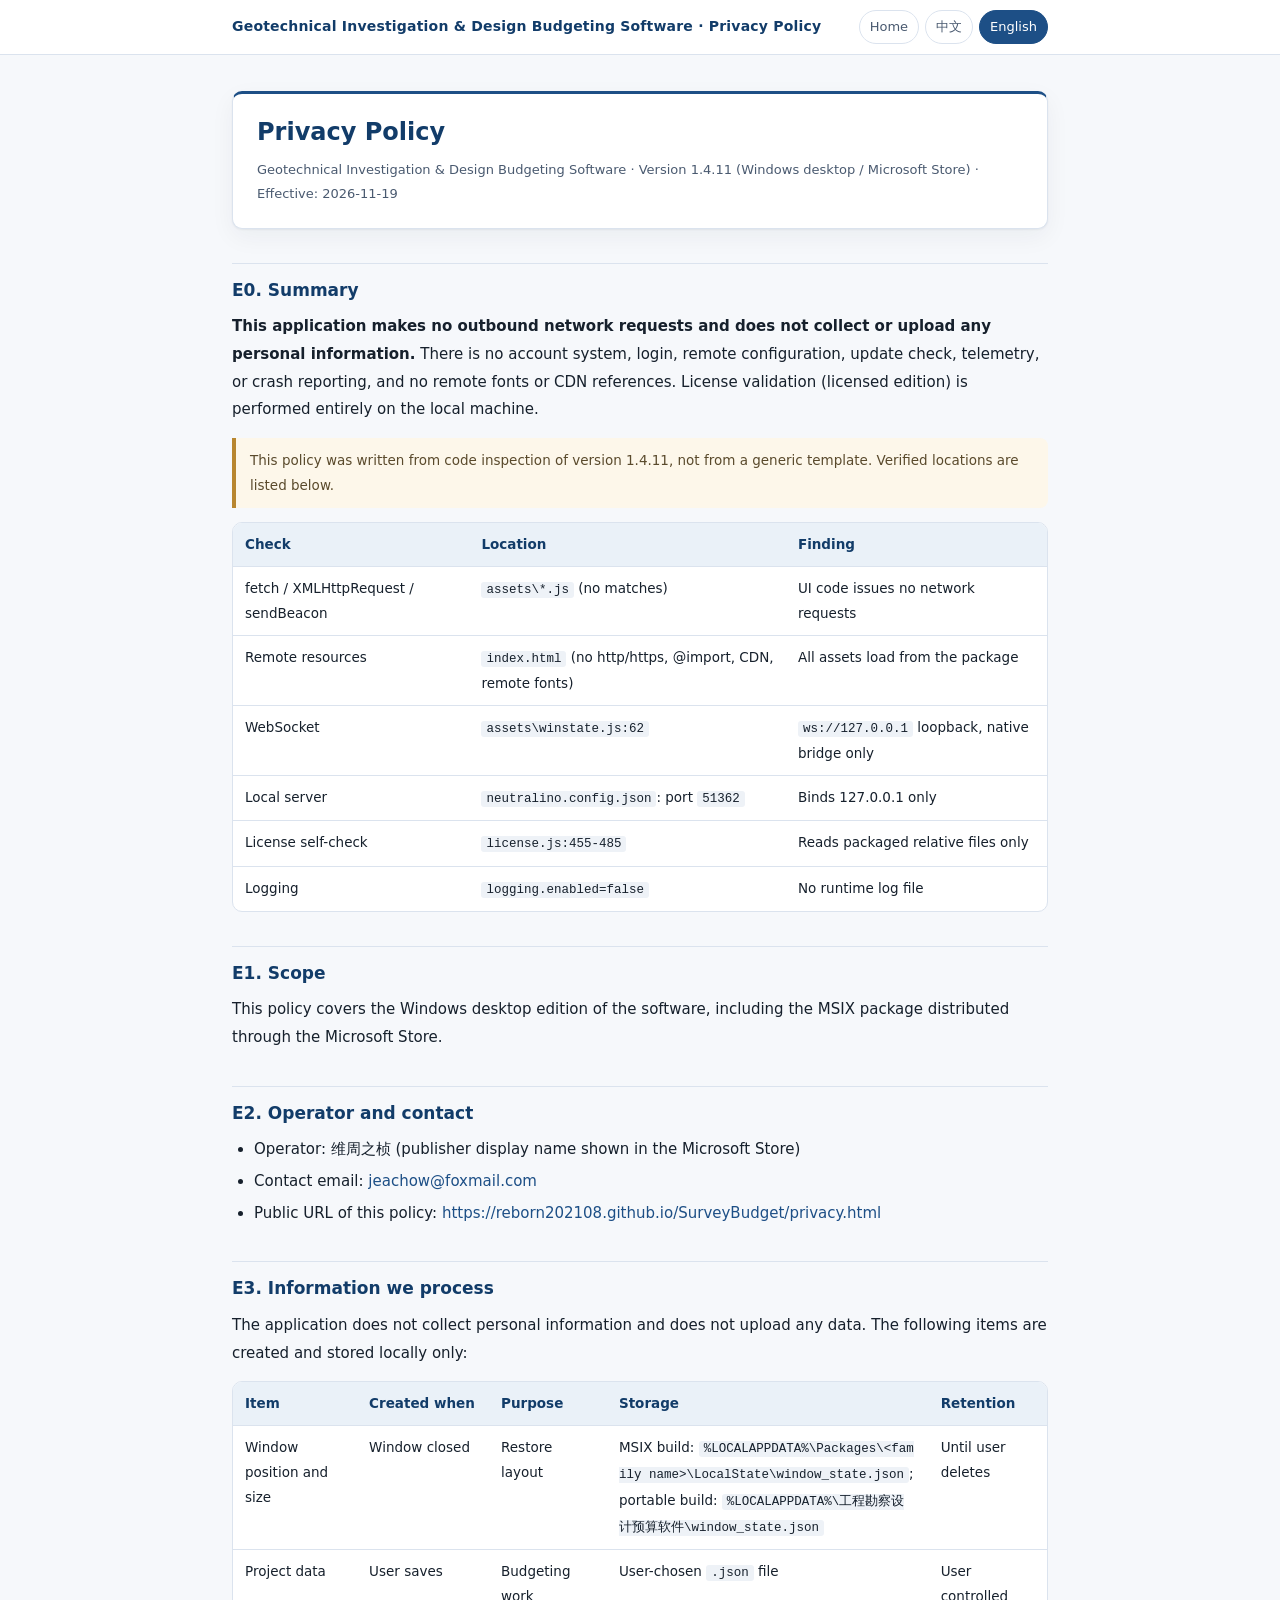
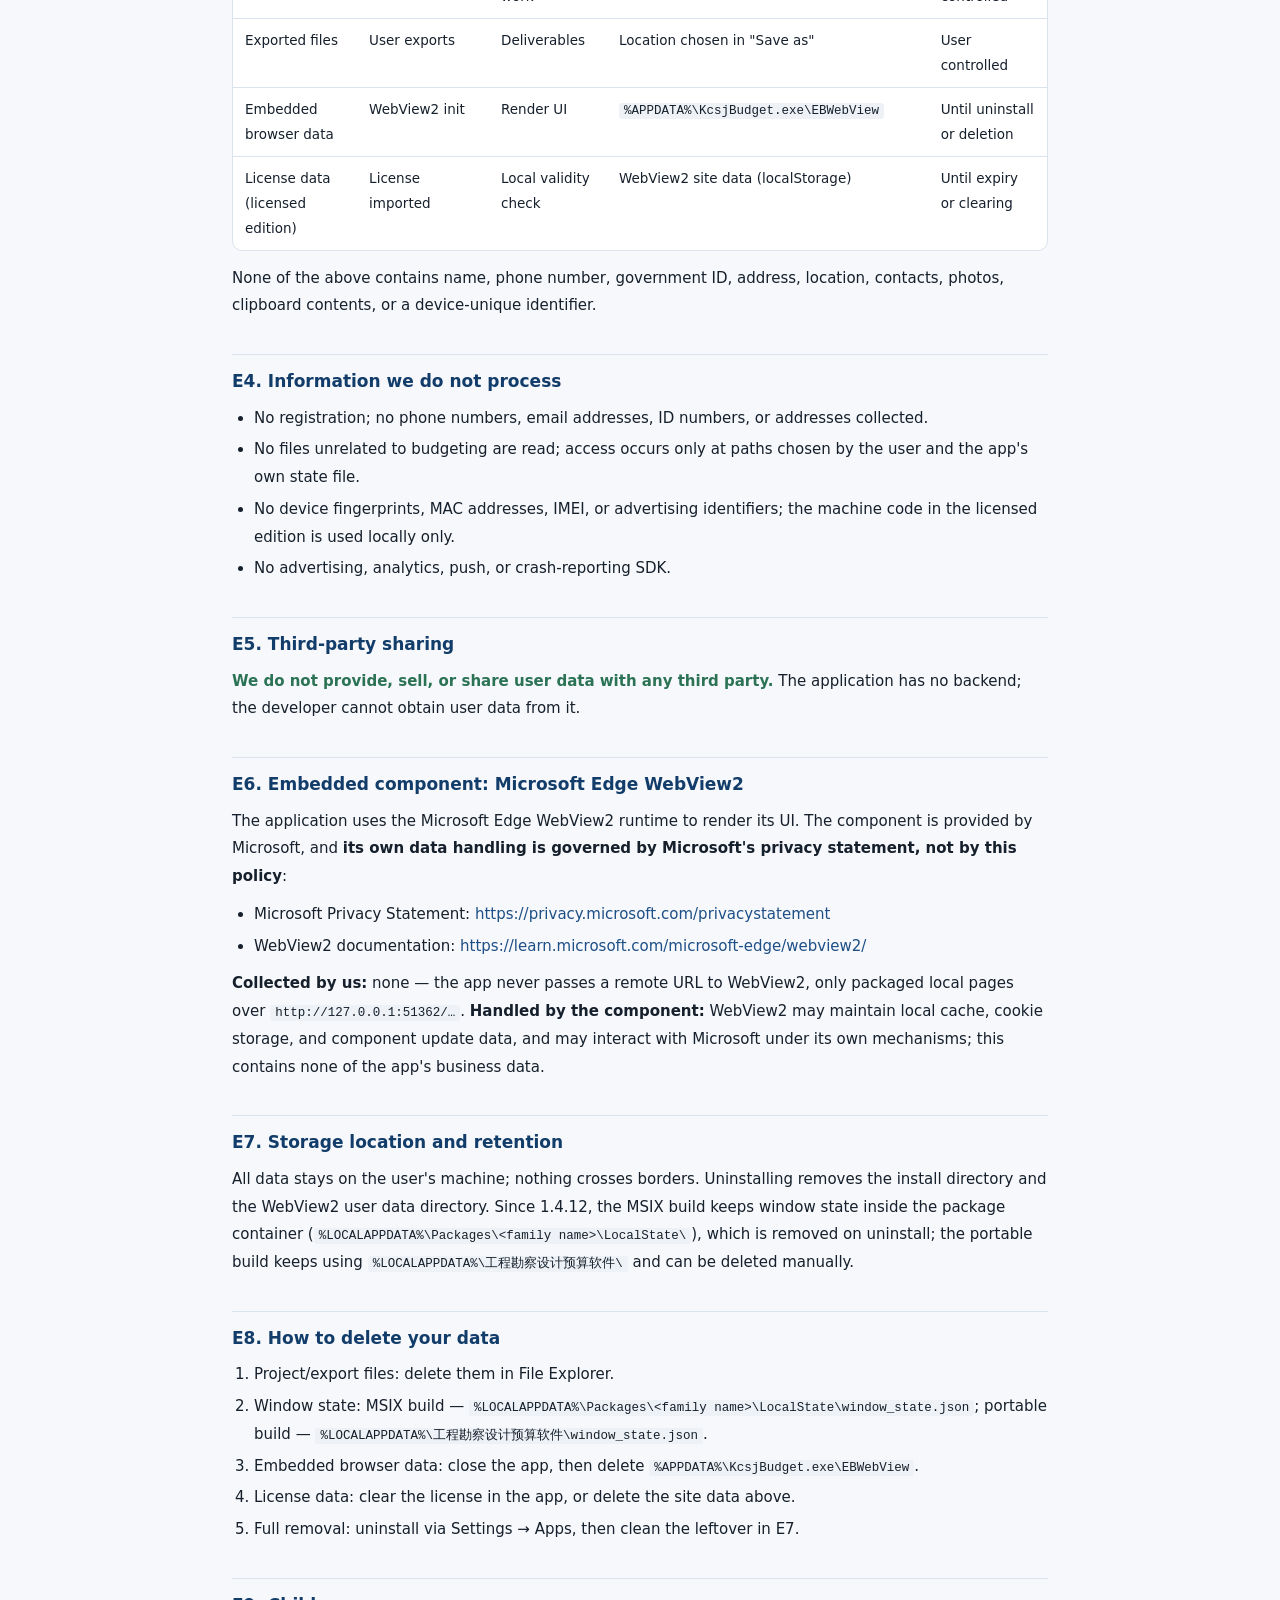
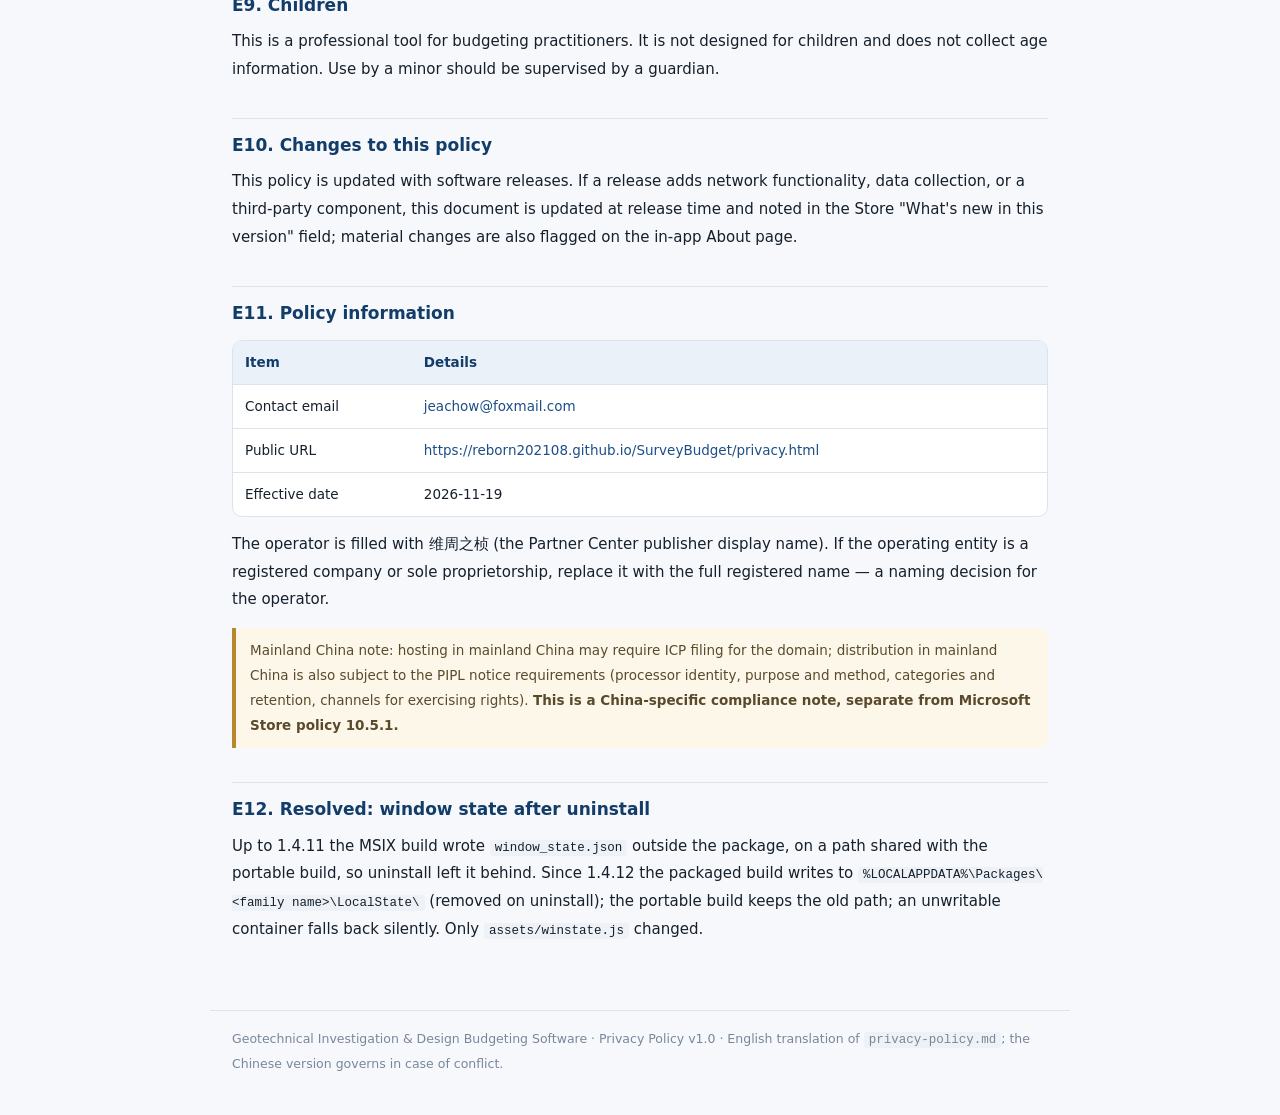
==== privacy.en.html @ 23f4b86b "Add privacy policy site for Microsoft Store submission" ====
<!doctype html>
<html lang="en">
<head>
<meta charset="utf-8">
<meta name="viewport" content="width=device-width,initial-scale=1">
<title>Privacy Policy · Geotechnical Investigation &amp; Design Budgeting Software</title>
<meta name="description" content="Privacy policy: the application makes no outbound network requests and does not collect or upload any personal information.">
<link rel="stylesheet" href="assets/style.css">
<link rel="alternate" hreflang="zh-CN" href="privacy.html">
</head>
<body>

<div class="topbar no-print">
  <div class="topbar-inner">
    <span class="brand">Geotechnical Investigation &amp; Design Budgeting Software · Privacy Policy</span>
    <nav class="nav" aria-label="Site navigation">
      <a href="index.html">Home</a>
      <a href="privacy.html" hreflang="zh-CN">中文</a>
      <a href="privacy.en.html" aria-current="page">English</a>
    </nav>
  </div>
</div>

<main class="wrap">

  <header class="page-head">
    <h1>Privacy Policy</h1>
    <div class="meta">Geotechnical Investigation &amp; Design Budgeting Software · Version 1.4.11 (Windows desktop / Microsoft Store) · Effective: 2026-11-19</div>
  </header>

  <h2 id="e0">E0. Summary</h2>
  <p><strong>This application makes no outbound network requests and does not collect or upload any personal information.</strong> There is no account system, login, remote configuration, update check, telemetry, or crash reporting, and no remote fonts or CDN references. License validation (licensed edition) is performed entirely on the local machine.</p>
  <div class="note">This policy was written from code inspection of version 1.4.11, not from a generic template. Verified locations are listed below.</div>

  <div class="table-wrap">
    <table>
      <thead><tr><th>Check</th><th>Location</th><th>Finding</th></tr></thead>
      <tbody>
        <tr><td>fetch / XMLHttpRequest / sendBeacon</td><td><code>assets\*.js</code> (no matches)</td><td>UI code issues no network requests</td></tr>
        <tr><td>Remote resources</td><td><code>index.html</code> (no http/https, @import, CDN, remote fonts)</td><td>All assets load from the package</td></tr>
        <tr><td>WebSocket</td><td><code>assets\winstate.js:62</code></td><td><code>ws://127.0.0.1</code> loopback, native bridge only</td></tr>
        <tr><td>Local server</td><td><code>neutralino.config.json</code>: port <code>51362</code></td><td>Binds 127.0.0.1 only</td></tr>
        <tr><td>License self-check</td><td><code>license.js:455-485</code></td><td>Reads packaged relative files only</td></tr>
        <tr><td>Logging</td><td><code>logging.enabled=false</code></td><td>No runtime log file</td></tr>
      </tbody>
    </table>
  </div>

  <h2 id="e1">E1. Scope</h2>
  <p>This policy covers the Windows desktop edition of the software, including the MSIX package distributed through the Microsoft Store.</p>

  <h2 id="e2">E2. Operator and contact</h2>
  <ul>
    <li>Operator: 维周之桢 (publisher display name shown in the Microsoft Store)</li>
    <li>Contact email: <a href="mailto:jeachow@foxmail.com">jeachow@foxmail.com</a></li>
    <li>Public URL of this policy: <a href="https://reborn202108.github.io/SurveyBudget/privacy.html">https://reborn202108.github.io/SurveyBudget/privacy.html</a></li>
  </ul>

  <h2 id="e3">E3. Information we process</h2>
  <p>The application does not collect personal information and does not upload any data. The following items are created and stored locally only:</p>
  <div class="table-wrap">
    <table>
      <thead><tr><th>Item</th><th>Created when</th><th>Purpose</th><th>Storage</th><th>Retention</th></tr></thead>
      <tbody>
        <tr><td>Window position and size</td><td>Window closed</td><td>Restore layout</td><td>MSIX build: <code>%LOCALAPPDATA%\Packages\&lt;family name&gt;\LocalState\window_state.json</code>; portable build: <code>%LOCALAPPDATA%\工程勘察设计预算软件\window_state.json</code></td><td>Until user deletes</td></tr>
        <tr><td>Project data</td><td>User saves</td><td>Budgeting work</td><td>User-chosen <code>.json</code> file</td><td>User controlled</td></tr>
        <tr><td>Exported files</td><td>User exports</td><td>Deliverables</td><td>Location chosen in "Save as"</td><td>User controlled</td></tr>
        <tr><td>Embedded browser data</td><td>WebView2 init</td><td>Render UI</td><td><code>%APPDATA%\KcsjBudget.exe\EBWebView</code></td><td>Until uninstall or deletion</td></tr>
        <tr><td>License data (licensed edition)</td><td>License imported</td><td>Local validity check</td><td>WebView2 site data (localStorage)</td><td>Until expiry or clearing</td></tr>
      </tbody>
    </table>
  </div>
  <p>None of the above contains name, phone number, government ID, address, location, contacts, photos, clipboard contents, or a device-unique identifier.</p>

  <h2 id="e4">E4. Information we do not process</h2>
  <ul>
    <li>No registration; no phone numbers, email addresses, ID numbers, or addresses collected.</li>
    <li>No files unrelated to budgeting are read; access occurs only at paths chosen by the user and the app's own state file.</li>
    <li>No device fingerprints, MAC addresses, IMEI, or advertising identifiers; the machine code in the licensed edition is used locally only.</li>
    <li>No advertising, analytics, push, or crash-reporting SDK.</li>
  </ul>

  <h2 id="e5">E5. Third-party sharing</h2>
  <p><span class="ok">We do not provide, sell, or share user data with any third party.</span> The application has no backend; the developer cannot obtain user data from it.</p>

  <h2 id="e6">E6. Embedded component: Microsoft Edge WebView2</h2>
  <p>The application uses the Microsoft Edge WebView2 runtime to render its UI. The component is provided by Microsoft, and <strong>its own data handling is governed by Microsoft's privacy statement, not by this policy</strong>:</p>
  <ul>
    <li>Microsoft Privacy Statement: <a href="https://privacy.microsoft.com/privacystatement" rel="noopener">https://privacy.microsoft.com/privacystatement</a></li>
    <li>WebView2 documentation: <a href="https://learn.microsoft.com/microsoft-edge/webview2/" rel="noopener">https://learn.microsoft.com/microsoft-edge/webview2/</a></li>
  </ul>
  <p><strong>Collected by us:</strong> none — the app never passes a remote URL to WebView2, only packaged local pages over <code>http://127.0.0.1:51362/…</code>. <strong>Handled by the component:</strong> WebView2 may maintain local cache, cookie storage, and component update data, and may interact with Microsoft under its own mechanisms; this contains none of the app's business data.</p>

  <h2 id="e7">E7. Storage location and retention</h2>
  <p>All data stays on the user's machine; nothing crosses borders. Uninstalling removes the install directory and the WebView2 user data directory. Since 1.4.12, the MSIX build keeps window state inside the package container (<code>%LOCALAPPDATA%\Packages\&lt;family name&gt;\LocalState\</code>), which is removed on uninstall; the portable build keeps using <code>%LOCALAPPDATA%\工程勘察设计预算软件\</code> and can be deleted manually.</p>

  <h2 id="e8">E8. How to delete your data</h2>
  <ol>
    <li>Project/export files: delete them in File Explorer.</li>
    <li>Window state: MSIX build — <code>%LOCALAPPDATA%\Packages\&lt;family name&gt;\LocalState\window_state.json</code>; portable build — <code>%LOCALAPPDATA%\工程勘察设计预算软件\window_state.json</code>.</li>
    <li>Embedded browser data: close the app, then delete <code>%APPDATA%\KcsjBudget.exe\EBWebView</code>.</li>
    <li>License data: clear the license in the app, or delete the site data above.</li>
    <li>Full removal: uninstall via Settings → Apps, then clean the leftover in E7.</li>
  </ol>

  <h2 id="e9">E9. Children</h2>
  <p>This is a professional tool for budgeting practitioners. It is not designed for children and does not collect age information. Use by a minor should be supervised by a guardian.</p>

  <h2 id="e10">E10. Changes to this policy</h2>
  <p>This policy is updated with software releases. If a release adds network functionality, data collection, or a third-party component, this document is updated at release time and noted in the Store "What's new in this version" field; material changes are also flagged on the in-app About page.</p>

  <h2 id="e11">E11. Policy information</h2>
  <div class="table-wrap">
    <table>
      <thead><tr><th>Item</th><th>Details</th></tr></thead>
      <tbody>
        <tr><td>Contact email</td><td><a href="mailto:jeachow@foxmail.com">jeachow@foxmail.com</a></td></tr>
        <tr><td>Public URL</td><td><a href="https://reborn202108.github.io/SurveyBudget/privacy.html">https://reborn202108.github.io/SurveyBudget/privacy.html</a></td></tr>
        <tr><td>Effective date</td><td>2026-11-19</td></tr>
      </tbody>
    </table>
  </div>
  <p>The operator is filled with 维周之桢 (the Partner Center publisher display name). If the operating entity is a registered company or sole proprietorship, replace it with the full registered name — a naming decision for the operator.</p>
  <div class="note">
    Mainland China note: hosting in mainland China may require ICP filing for the domain; distribution in mainland China is also subject to the PIPL notice requirements (processor identity, purpose and method, categories and retention, channels for exercising rights). <strong>This is a China-specific compliance note, separate from Microsoft Store policy 10.5.1.</strong>
  </div>

  <h2 id="e12">E12. Resolved: window state after uninstall</h2>
  <p>Up to 1.4.11 the MSIX build wrote <code>window_state.json</code> outside the package, on a path shared with the portable build, so uninstall left it behind. Since 1.4.12 the packaged build writes to <code>%LOCALAPPDATA%\Packages\&lt;family name&gt;\LocalState\</code> (removed on uninstall); the portable build keeps the old path; an unwritable container falls back silently. Only <code>assets/winstate.js</code> changed.</p>

</main>

<footer class="site-footer">
  Geotechnical Investigation &amp; Design Budgeting Software · Privacy Policy v1.0 · English translation of <code>privacy-policy.md</code>; the Chinese version governs in case of conflict.
</footer>

</body>
</html>
---- assets/style.css ----
/* 隐私政策站点公共样式：无外部字体、无 CDN、无脚本依赖 */

:root {
  --ink: #16202c;
  --ink-2: #4a5a70;
  --ink-3: #78879b;
  --line: #dbe3ee;
  --brand: #1d4f86;
  --brand-ink: #123c69;
  --bg: #f6f8fb;
  --card: #ffffff;
  --code-bg: #eef2f7;
  --warn-bg: #fdf7ea;
  --warn-line: #b8862f;
  --warn-ink: #5a4a2c;
  --ok: #2c7355;
  --radius: 10px;
  --shadow: 0 1px 2px rgba(16, 32, 56, .06), 0 8px 24px rgba(16, 32, 56, .05);
  --maxw: 860px;
}

* { box-sizing: border-box; }

html { -webkit-text-size-adjust: 100%; }

body {
  margin: 0;
  background: var(--bg);
  color: var(--ink);
  font: 15px/1.85 -apple-system, "Segoe UI", "Microsoft YaHei", "PingFang SC",
        "Hiragino Sans GB", "Source Han Sans SC", system-ui, sans-serif;
  text-rendering: optimizeLegibility;
}

a { color: var(--brand); text-decoration: none; }
a:hover { text-decoration: underline; }
a:focus-visible { outline: 2px solid var(--brand); outline-offset: 2px; border-radius: 3px; }

/* ---------- 顶栏导航 ---------- */
.topbar {
  position: sticky;
  top: 0;
  z-index: 10;
  background: rgba(255, 255, 255, .94);
  border-bottom: 1px solid var(--line);
  backdrop-filter: saturate(160%) blur(6px);
}

.topbar-inner {
  max-width: var(--maxw);
  margin: 0 auto;
  padding: 10px 22px;
  display: flex;
  align-items: center;
  justify-content: space-between;
  gap: 12px;
  flex-wrap: wrap;
}

.brand {
  font-weight: 600;
  font-size: 14px;
  color: var(--brand-ink);
  letter-spacing: .2px;
}

.nav { display: flex; gap: 6px; flex-wrap: wrap; }

.nav a {
  display: inline-block;
  padding: 4px 10px;
  border: 1px solid var(--line);
  border-radius: 999px;
  font-size: 13px;
  color: var(--ink-2);
  background: #fff;
  white-space: nowrap;
}

.nav a:hover { border-color: var(--brand); color: var(--brand); text-decoration: none; }
.nav a[aria-current="page"] { background: var(--brand); border-color: var(--brand); color: #fff; }

/* ---------- 主体 ---------- */
.wrap {
  max-width: var(--maxw);
  margin: 0 auto;
  padding: 36px 22px 56px;
}

.page-head {
  background: var(--card);
  border: 1px solid var(--line);
  border-top: 3px solid var(--brand);
  border-radius: var(--radius);
  box-shadow: var(--shadow);
  padding: 22px 24px;
  margin-bottom: 26px;
}

h1 {
  font-size: 24px;
  line-height: 1.4;
  margin: 0 0 8px;
  color: var(--brand-ink);
}

.meta { color: var(--ink-2); font-size: 13px; }

h2 {
  font-size: 17px;
  line-height: 1.5;
  margin: 34px 0 10px;
  padding-top: 14px;
  border-top: 1px solid var(--line);
  color: var(--brand-ink);
  scroll-margin-top: 64px;
}

h3 { font-size: 15px; margin: 18px 0 6px; }

p, li { color: var(--ink); }
p { margin: 10px 0; }
ul, ol { margin: 10px 0; padding-left: 22px; }
li { margin: 4px 0; }

/* ---------- 表格 ---------- */
.table-wrap {
  overflow-x: auto;
  -webkit-overflow-scrolling: touch;
  margin: 14px 0;
  border: 1px solid var(--line);
  border-radius: var(--radius);
  background: var(--card);
}

table {
  width: 100%;
  border-collapse: collapse;
  font-size: 13.5px;
  min-width: 520px;
}

th, td {
  border-bottom: 1px solid var(--line);
  padding: 9px 12px;
  text-align: left;
  vertical-align: top;
}

th {
  background: #eaf1f8;
  color: var(--brand-ink);
  font-weight: 600;
  white-space: nowrap;
}

tr:last-child td { border-bottom: 0; }

code {
  background: var(--code-bg);
  padding: 1px 5px;
  border-radius: 3px;
  font-size: 12.5px;
  word-break: break-all;
  font-family: Consolas, "Cascadia Mono", "Courier New", monospace;
}

mark {
  background: #faf3e5;
  border-bottom: 1px dashed var(--warn-line);
  padding: 0 3px;
  color: inherit;
}

.note {
  background: var(--warn-bg);
  border-left: 4px solid var(--warn-line);
  border-radius: 0 8px 8px 0;
  padding: 10px 14px;
  margin: 14px 0;
  font-size: 13.5px;
  color: var(--warn-ink);
}

.ok { color: var(--ok); font-weight: 600; }

/* ---------- 首页 ---------- */
.intro { font-size: 15.5px; color: var(--ink-2); }

.cards {
  display: grid;
  grid-template-columns: repeat(2, minmax(0, 1fr));
  gap: 14px;
  margin: 22px 0 8px;
}

.card {
  display: block;
  background: var(--card);
  border: 1px solid var(--line);
  border-radius: var(--radius);
  box-shadow: var(--shadow);
  padding: 18px 20px;
  transition: border-color .15s ease, transform .15s ease;
}

.card:hover { border-color: var(--brand); text-decoration: none; transform: translateY(-1px); }
.card h2 { border: 0; padding: 0; margin: 0 0 6px; font-size: 17px; }
.card p { margin: 0; color: var(--ink-2); font-size: 13.5px; }
.card .lang { font-size: 12px; color: var(--ink-3); letter-spacing: .4px; text-transform: uppercase; }

/* ---------- 页脚 ---------- */
.site-footer {
  max-width: var(--maxw);
  margin: 0 auto;
  padding: 16px 22px 40px;
  border-top: 1px solid var(--line);
  color: var(--ink-3);
  font-size: 12.5px;
}

.site-footer a { color: var(--ink-2); }

/* ---------- 小屏 ---------- */
@media (max-width: 640px) {
  body { font-size: 14.5px; }
  .wrap { padding: 22px 16px 40px; }
  .topbar-inner { padding: 8px 16px; }
  .page-head { padding: 16px 16px; border-radius: 8px; }
  h1 { font-size: 21px; }
  h2 { font-size: 16px; margin-top: 28px; }
  .cards { grid-template-columns: 1fr; }
  .site-footer { padding: 14px 16px 32px; }
  table { font-size: 13px; min-width: 460px; }
}

/* ---------- 打印 ---------- */
@media print {
  @page { margin: 16mm 14mm; }

  body {
    background: #fff;
    color: #000;
    font-size: 10.5pt;
    line-height: 1.62;
  }

  .topbar, .site-footer, .no-print { display: none !important; }

  .wrap { max-width: none; margin: 0; padding: 0; }

  .page-head {
    background: none;
    border: 0;
    border-bottom: 2px solid #000;
    border-radius: 0;
    box-shadow: none;
    padding: 0 0 10px;
    margin: 0 0 18px;
  }

  h1 { font-size: 17pt; color: #000; }
  h2 { font-size: 12.5pt; color: #000; border-top: 1px solid #bbb; padding-top: 8px; }
  h3 { font-size: 11pt; }
  h2, h3 { break-after: avoid; page-break-after: avoid; }

  a { color: #000; text-decoration: underline; }
  a[href^="http"]::after {
    content: " (" attr(href) ")";
    font-size: 8.5pt;
    word-break: break-all;
  }

  .table-wrap { overflow: visible; border: 0; box-shadow: none; margin: 10px 0; }
  table { min-width: 0; font-size: 9pt; }
  th, td { border: 1px solid #999; padding: 5px 7px; }
  th { background: #eee !important; color: #000; white-space: normal; }
  tr, td, th { break-inside: avoid; page-break-inside: avoid; }

  code { background: none; padding: 0; font-size: 8.5pt; }
  mark { background: none; border-bottom: 1px dashed #000; }
  .note { background: none; border-left: 2px solid #000; color: #000; }
  .cards { display: block; }
  .card { border: 1px solid #999; box-shadow: none; margin-bottom: 8px; }
}
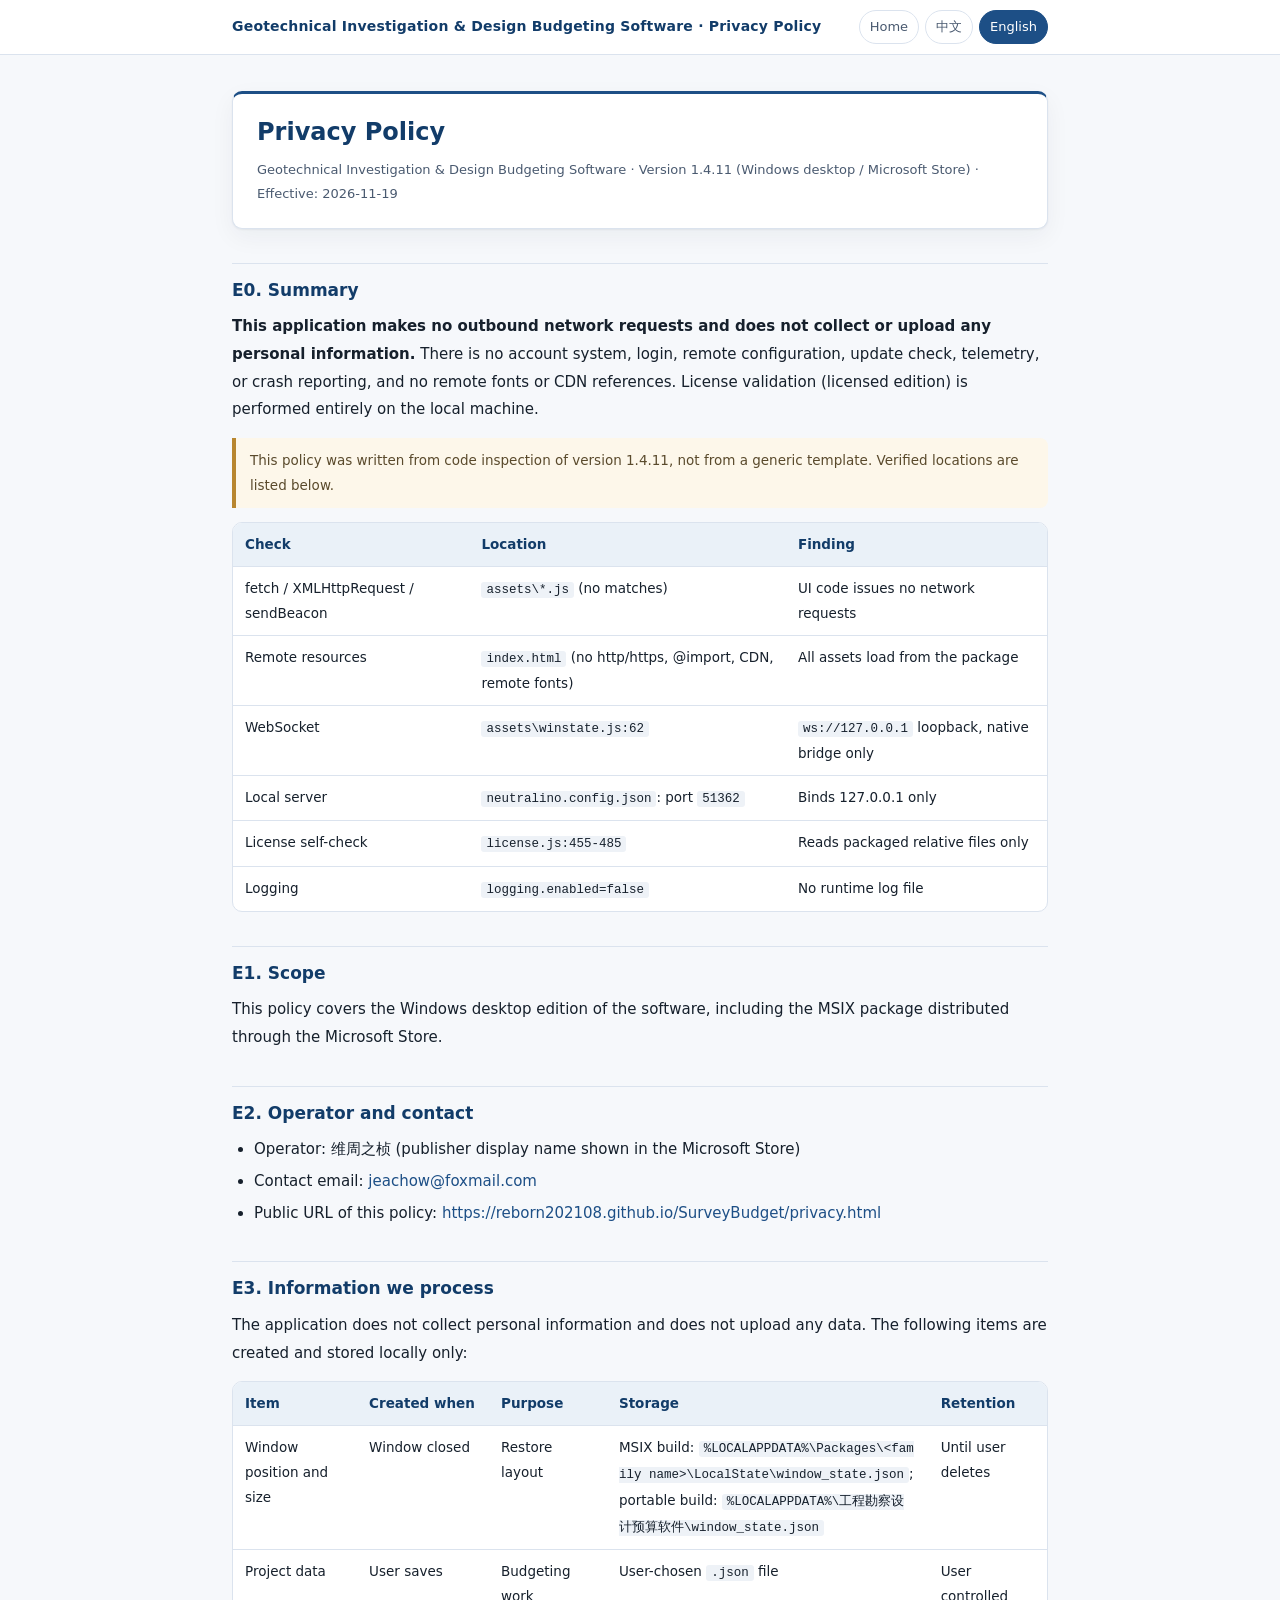
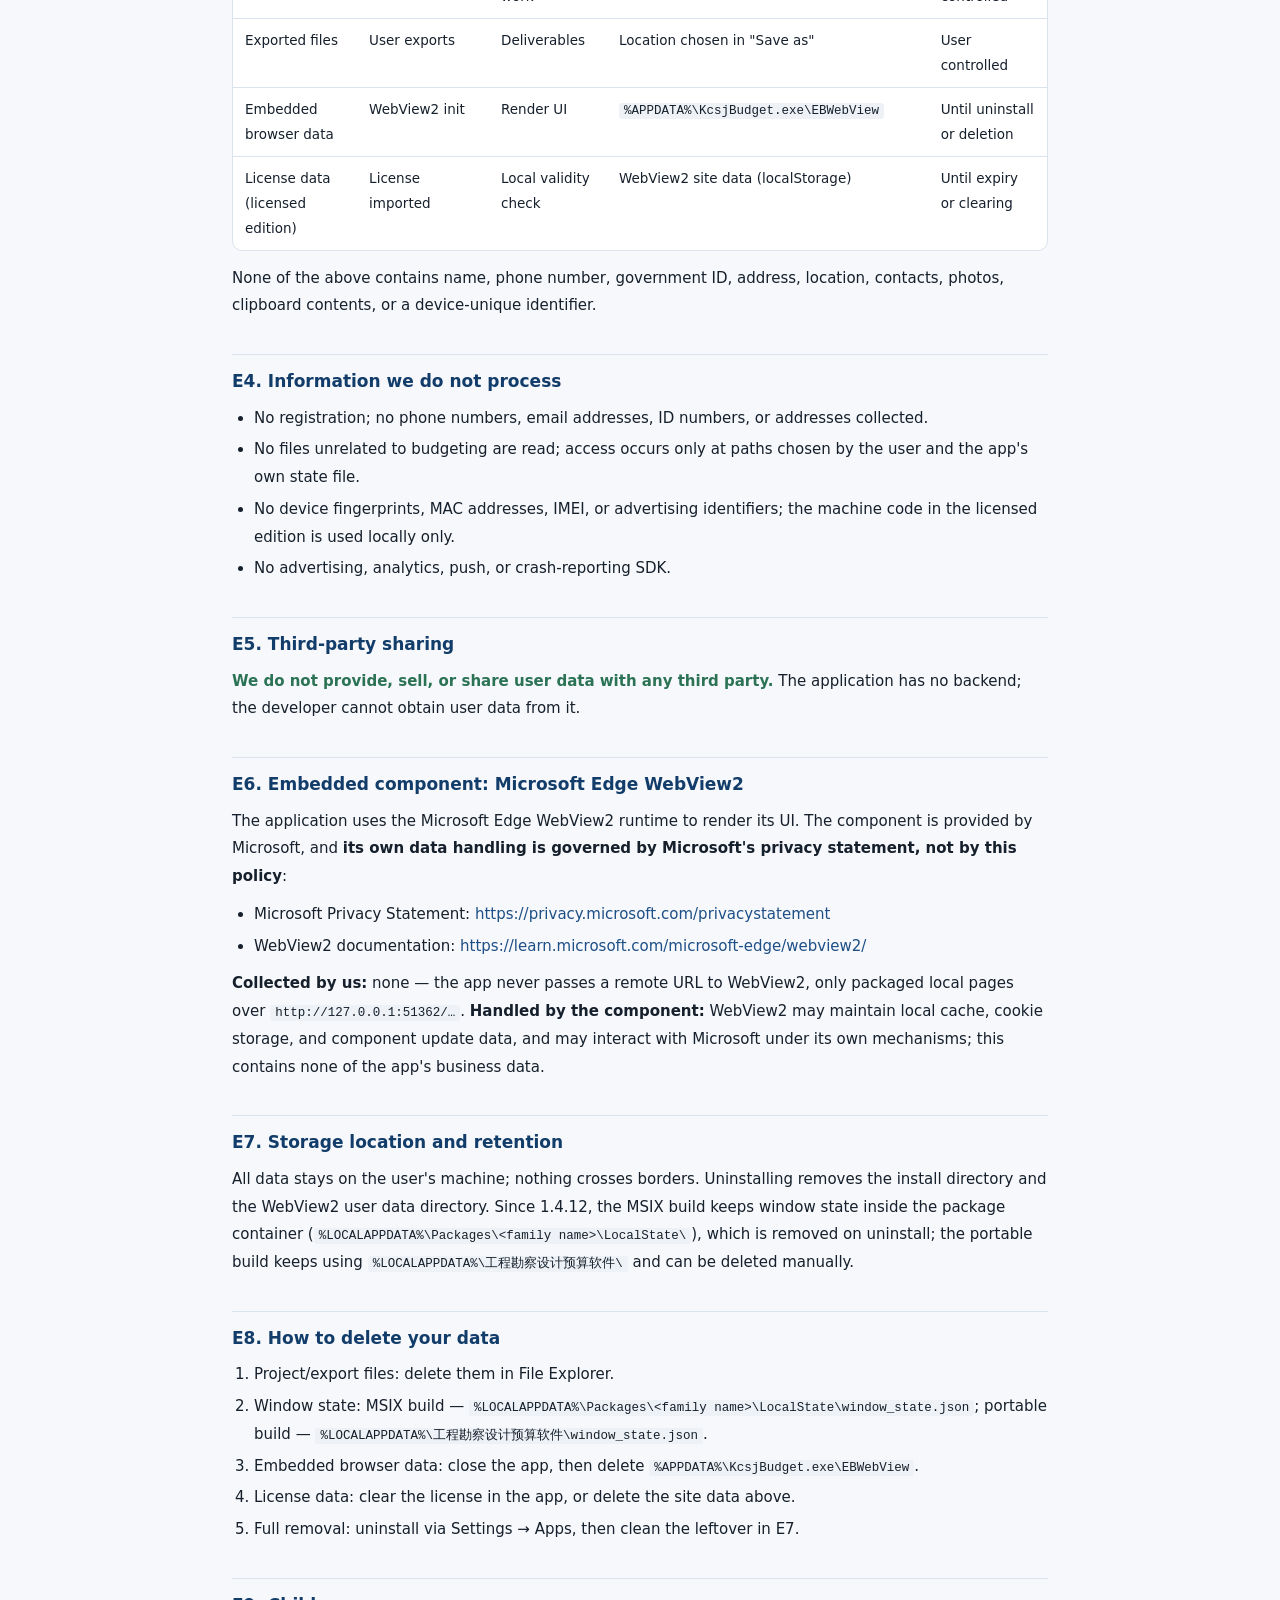
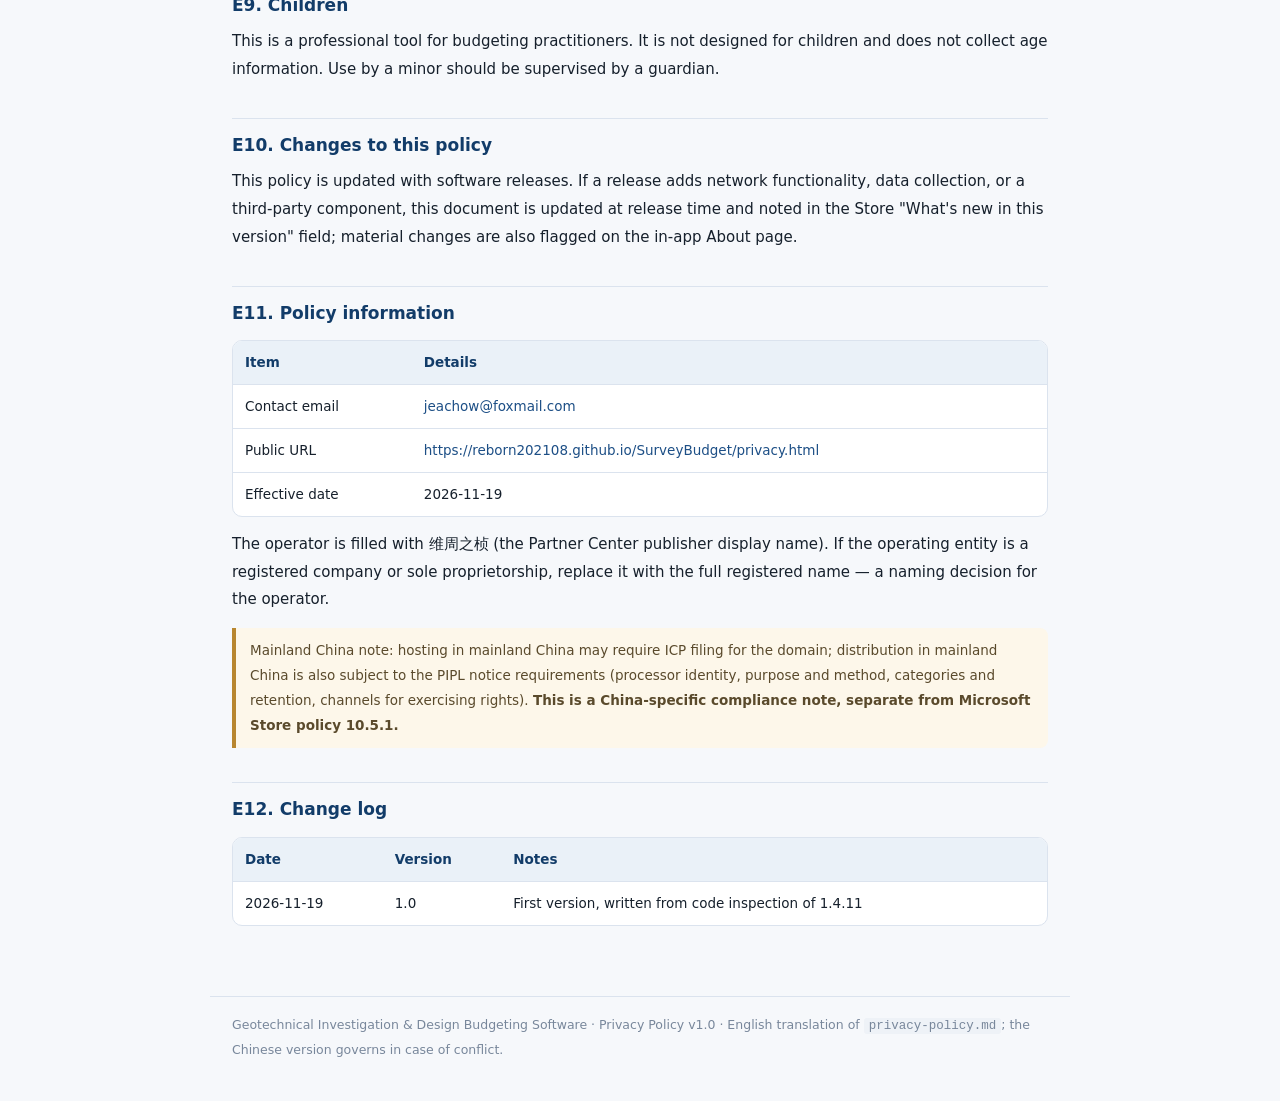
==== commit 2fd2544f: "Replace internal remediation note with change log section" ====
--- a/privacy.en.html
+++ b/privacy.en.html
@@ -125,8 +125,15 @@
     Mainland China note: hosting in mainland China may require ICP filing for the domain; distribution in mainland China is also subject to the PIPL notice requirements (processor identity, purpose and method, categories and retention, channels for exercising rights). <strong>This is a China-specific compliance note, separate from Microsoft Store policy 10.5.1.</strong>
   </div>
 
-  <h2 id="e12">E12. Resolved: window state after uninstall</h2>
-  <p>Up to 1.4.11 the MSIX build wrote <code>window_state.json</code> outside the package, on a path shared with the portable build, so uninstall left it behind. Since 1.4.12 the packaged build writes to <code>%LOCALAPPDATA%\Packages\&lt;family name&gt;\LocalState\</code> (removed on uninstall); the portable build keeps the old path; an unwritable container falls back silently. Only <code>assets/winstate.js</code> changed.</p>
+  <h2 id="e12">E12. Change log</h2>
+  <div class="table-wrap">
+    <table>
+      <thead><tr><th>Date</th><th>Version</th><th>Notes</th></tr></thead>
+      <tbody>
+        <tr><td>2026-11-19</td><td>1.0</td><td>First version, written from code inspection of 1.4.11</td></tr>
+      </tbody>
+    </table>
+  </div>
 
 </main>
 
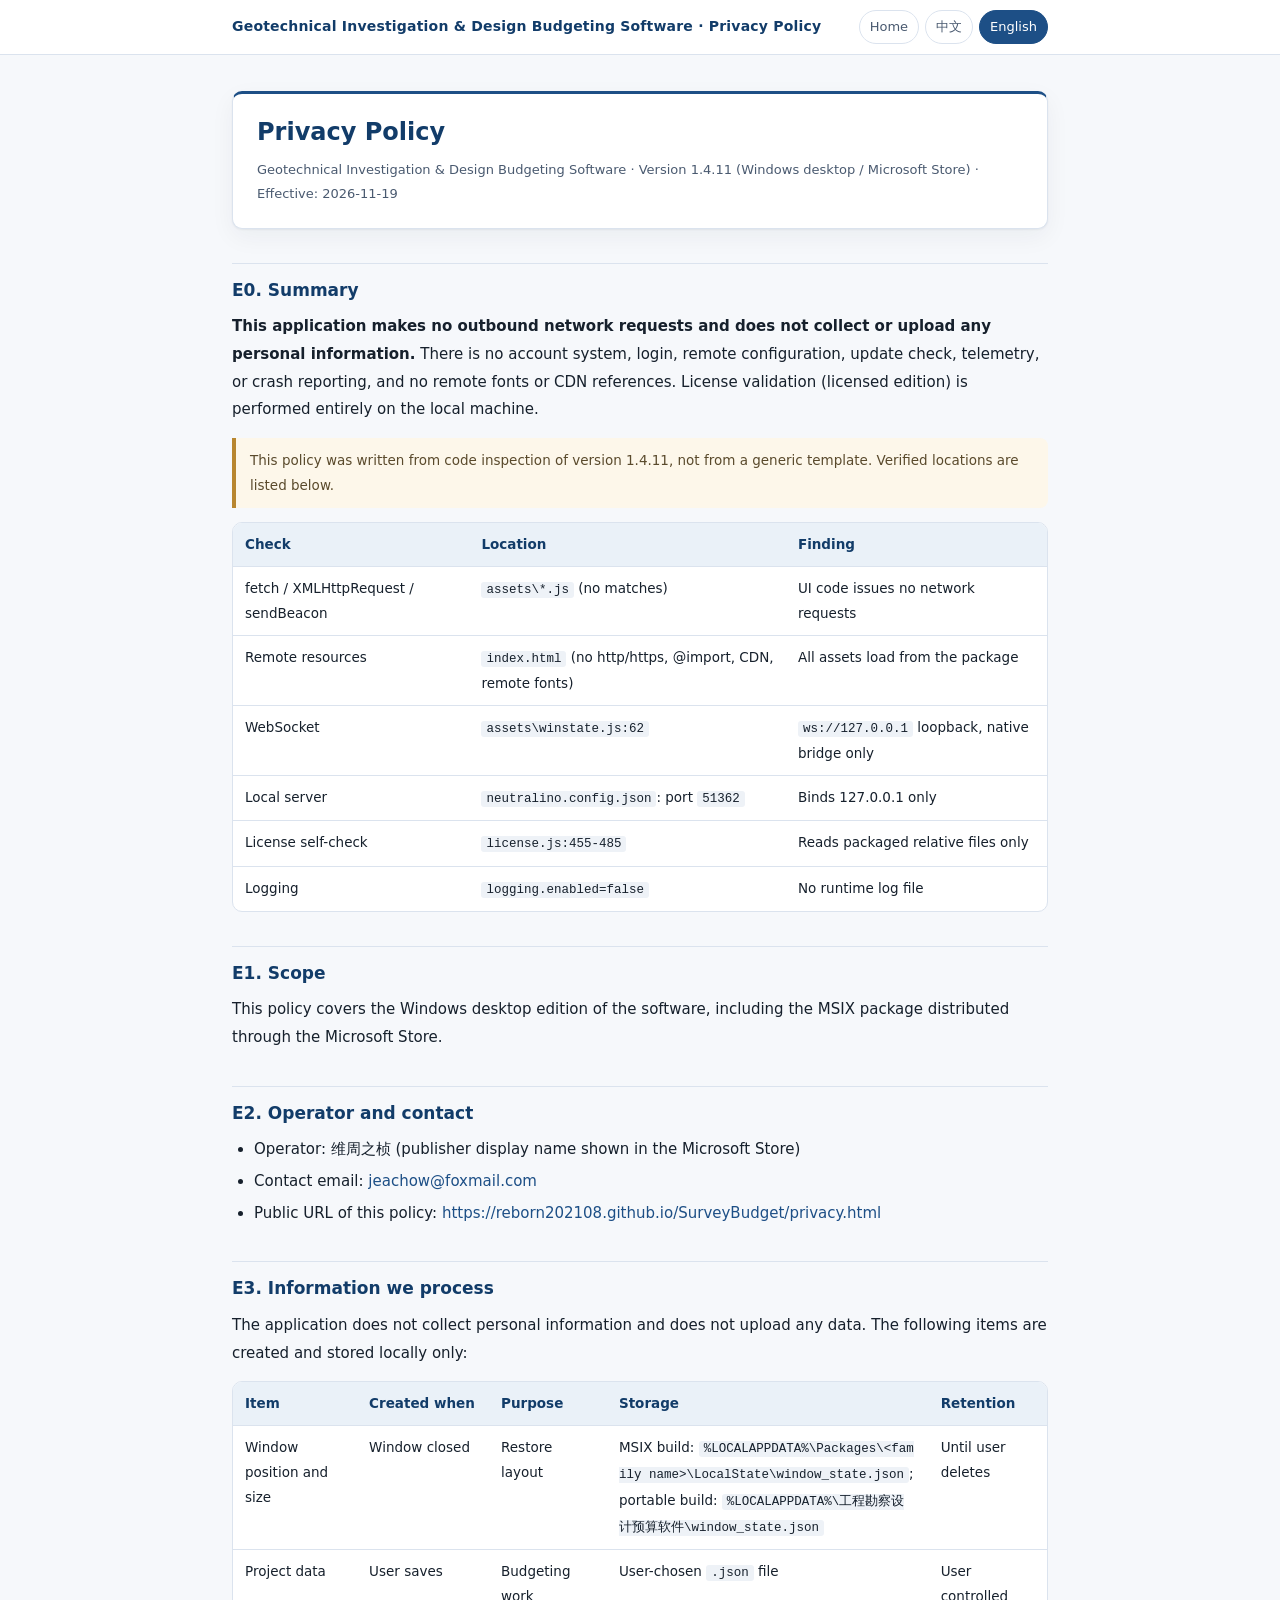
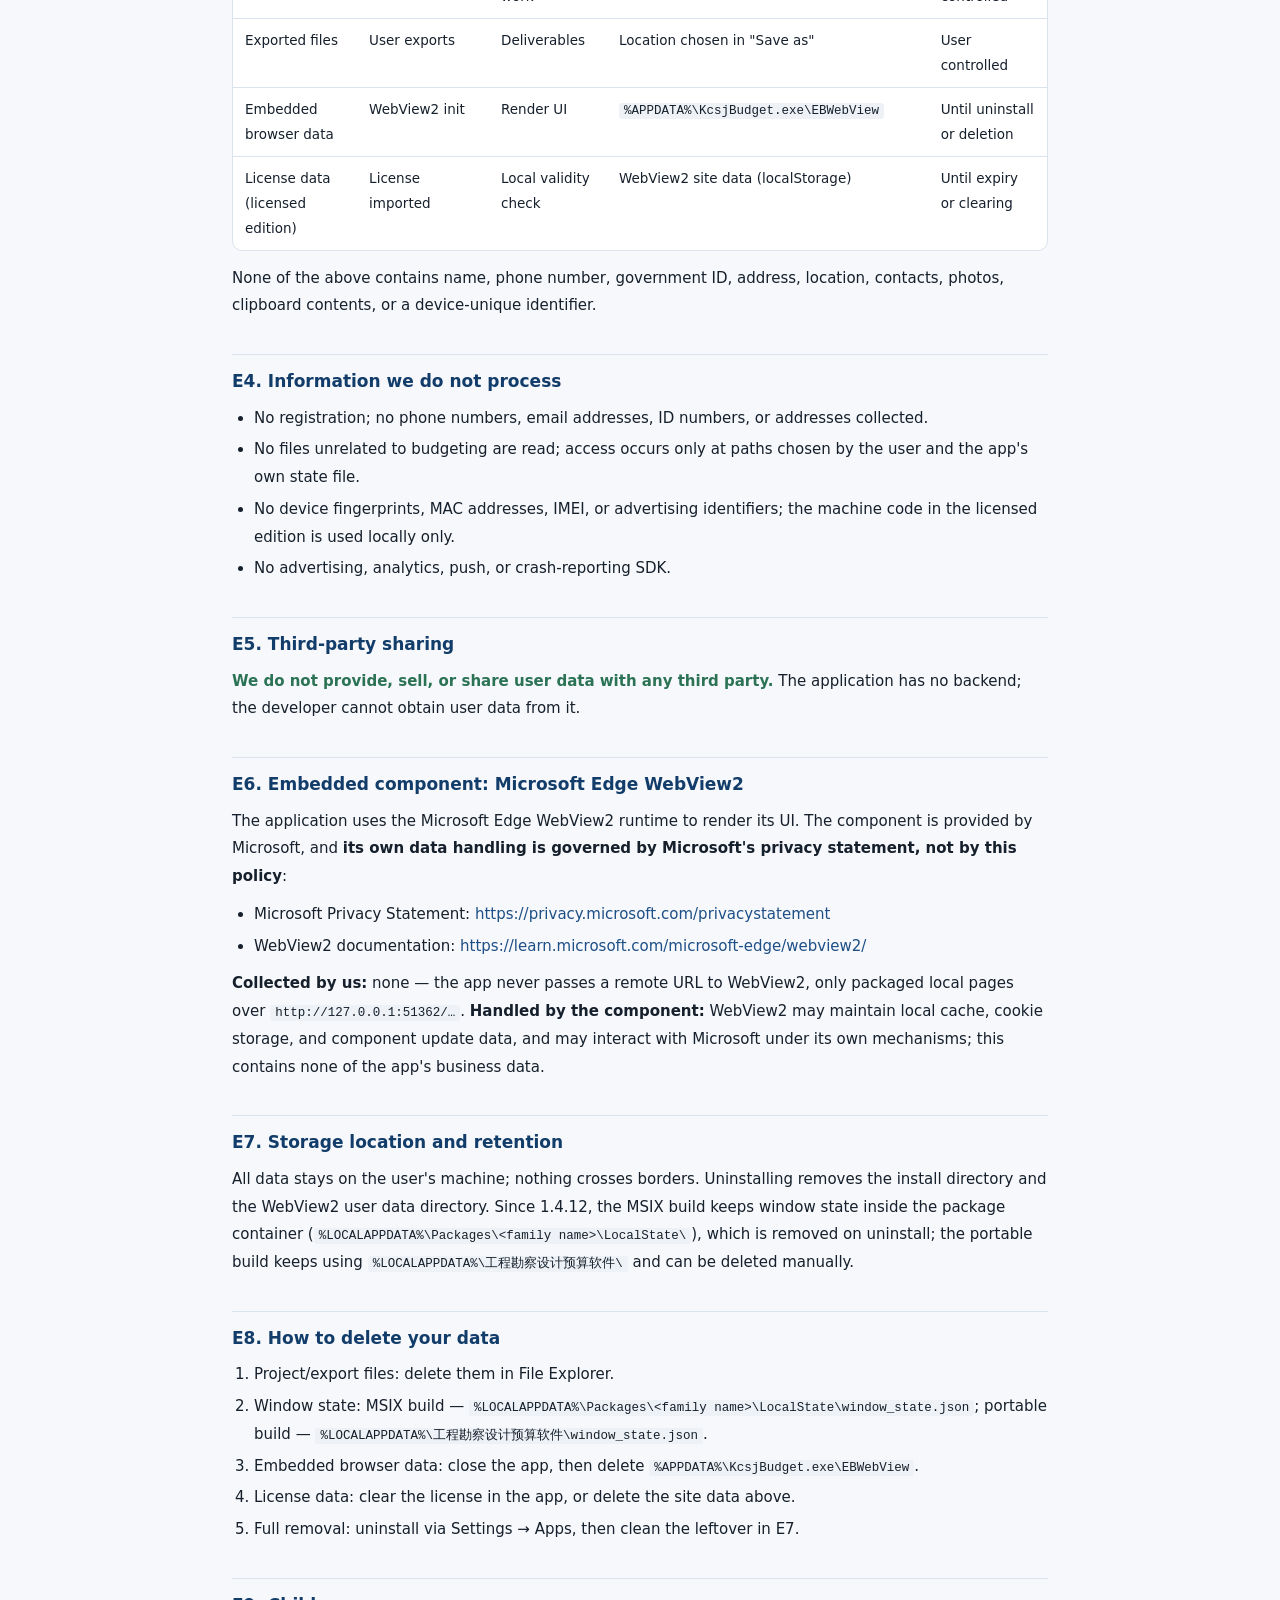
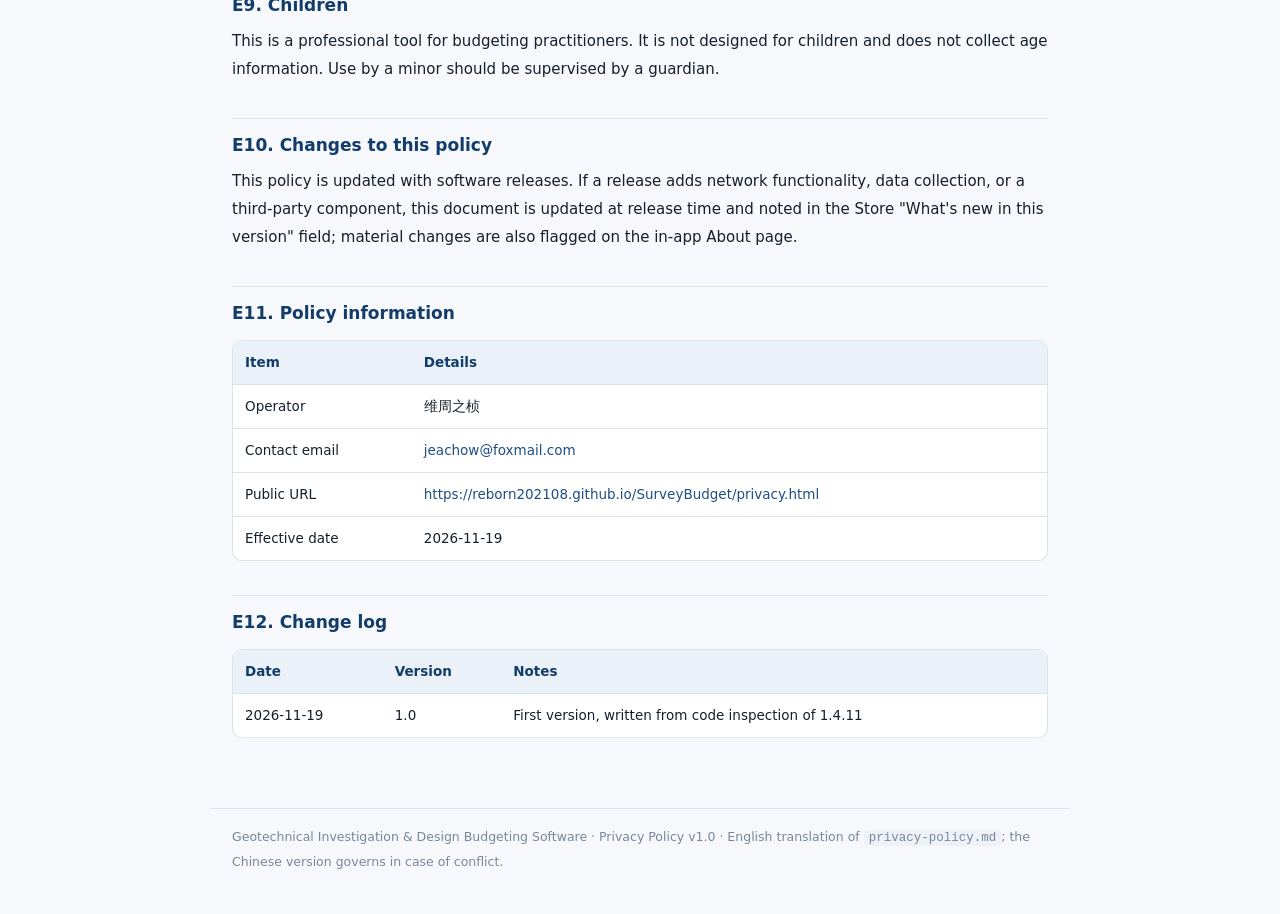
==== commit 4d07ab67: "Remove internal operator and mainland-China notes from policy info tables Section 11 / E11 now holds" ====
--- a/privacy.en.html
+++ b/privacy.en.html
@@ -114,15 +114,12 @@
     <table>
       <thead><tr><th>Item</th><th>Details</th></tr></thead>
       <tbody>
+        <tr><td>Operator</td><td>维周之桢</td></tr>
         <tr><td>Contact email</td><td><a href="mailto:jeachow@foxmail.com">jeachow@foxmail.com</a></td></tr>
         <tr><td>Public URL</td><td><a href="https://reborn202108.github.io/SurveyBudget/privacy.html">https://reborn202108.github.io/SurveyBudget/privacy.html</a></td></tr>
         <tr><td>Effective date</td><td>2026-11-19</td></tr>
       </tbody>
     </table>
-  </div>
-  <p>The operator is filled with 维周之桢 (the Partner Center publisher display name). If the operating entity is a registered company or sole proprietorship, replace it with the full registered name — a naming decision for the operator.</p>
-  <div class="note">
-    Mainland China note: hosting in mainland China may require ICP filing for the domain; distribution in mainland China is also subject to the PIPL notice requirements (processor identity, purpose and method, categories and retention, channels for exercising rights). <strong>This is a China-specific compliance note, separate from Microsoft Store policy 10.5.1.</strong>
   </div>
 
   <h2 id="e12">E12. Change log</h2>
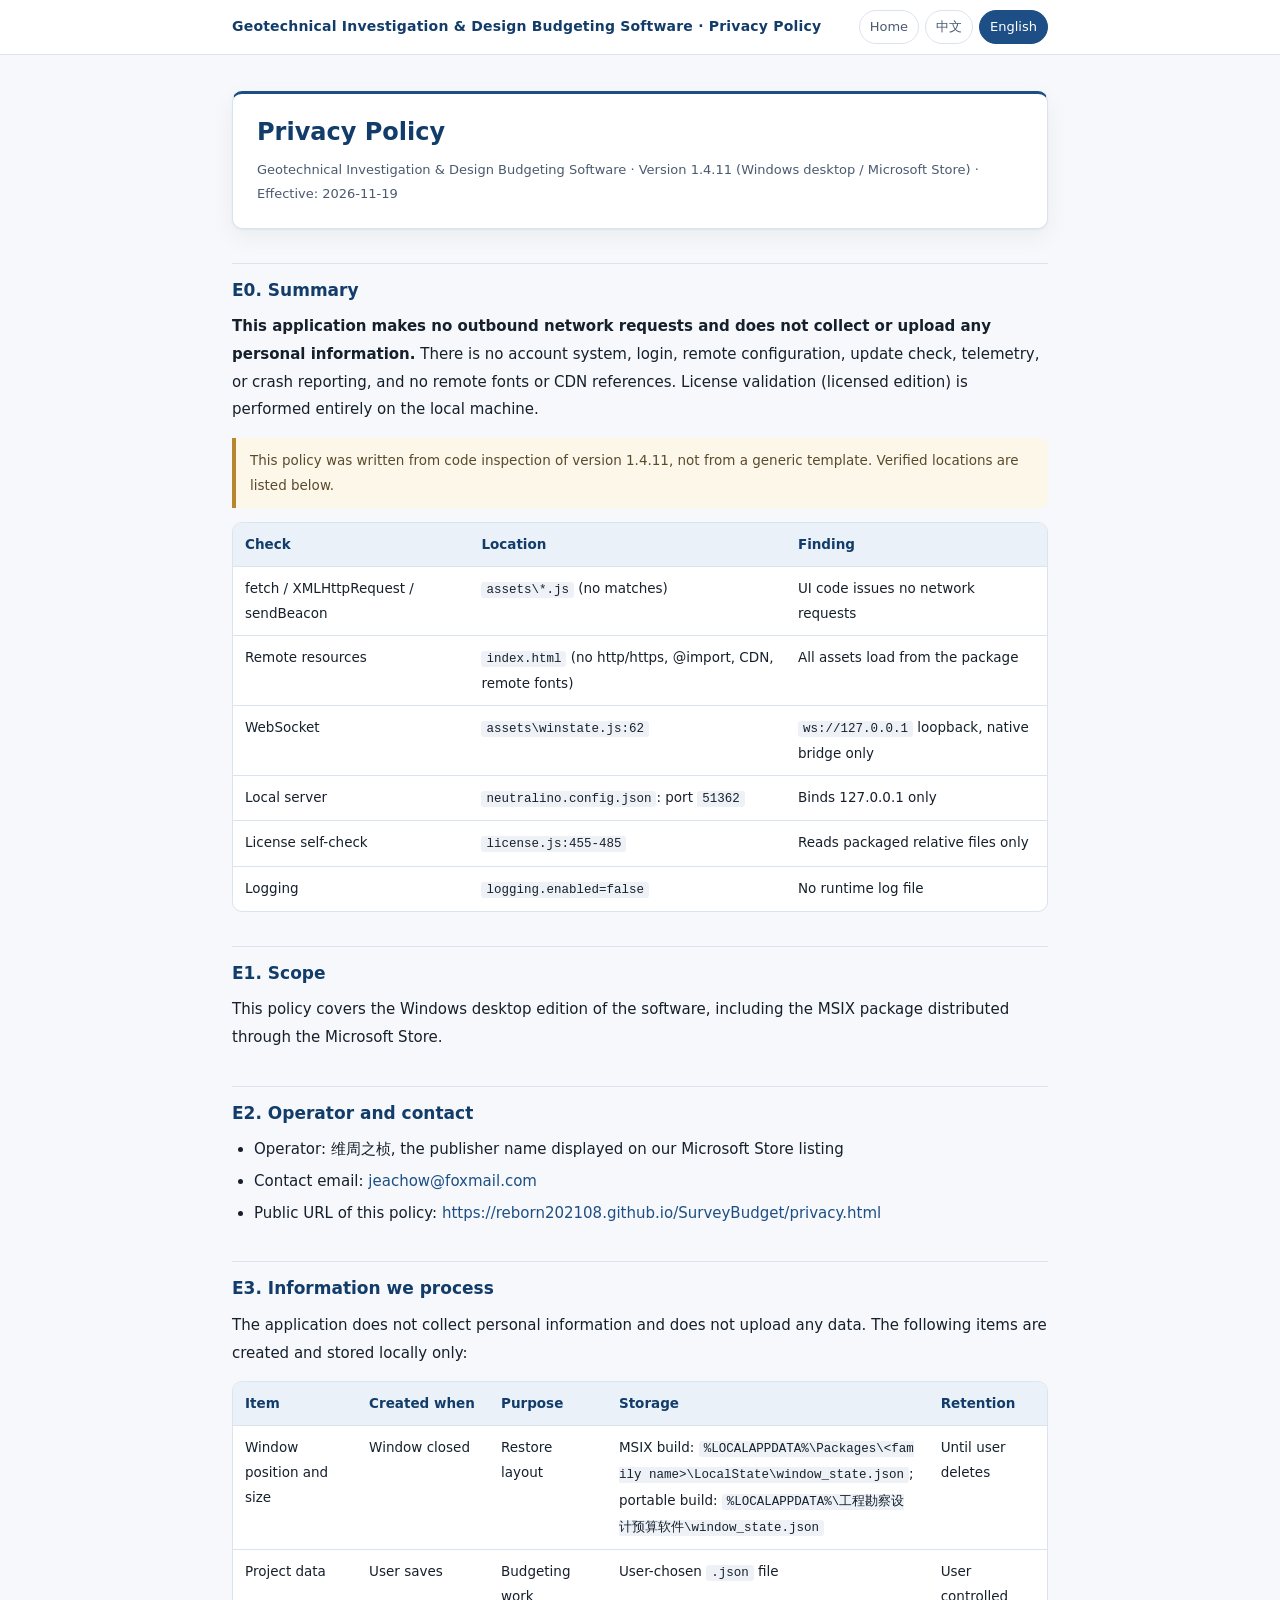
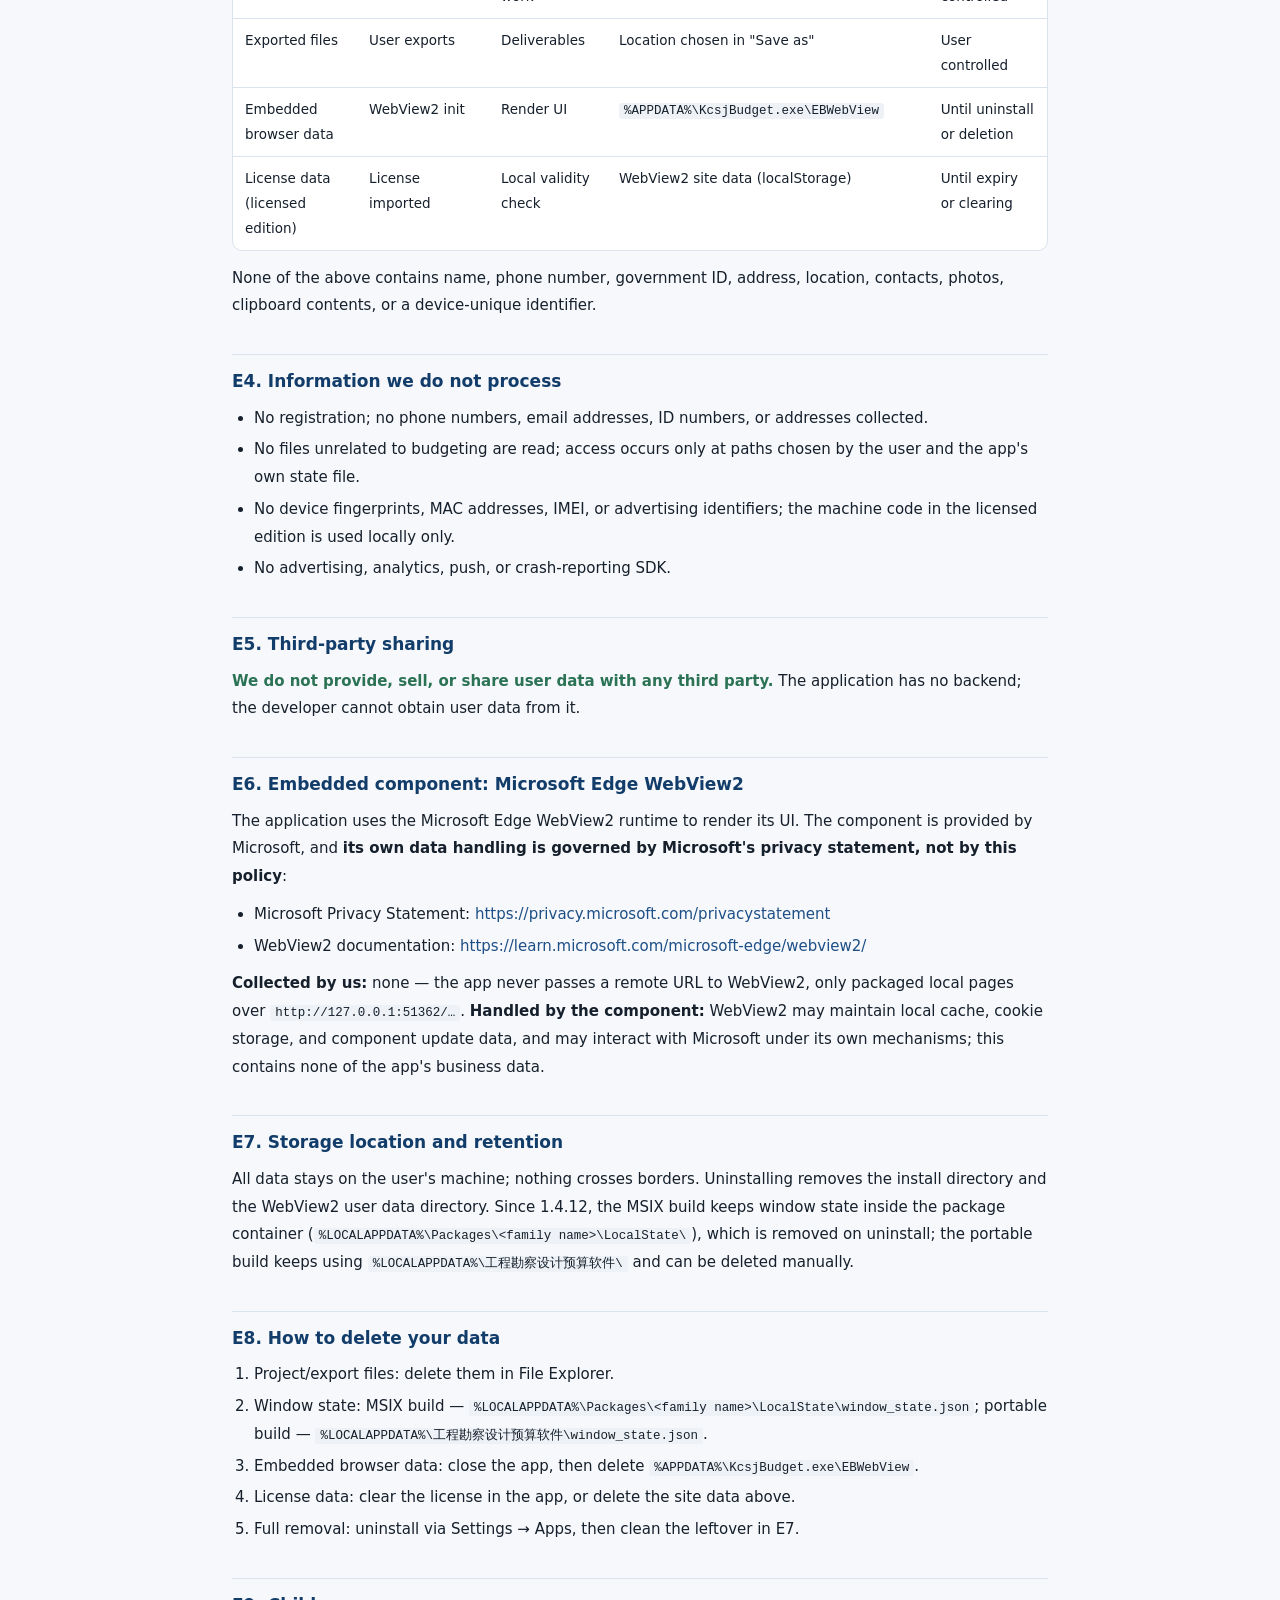
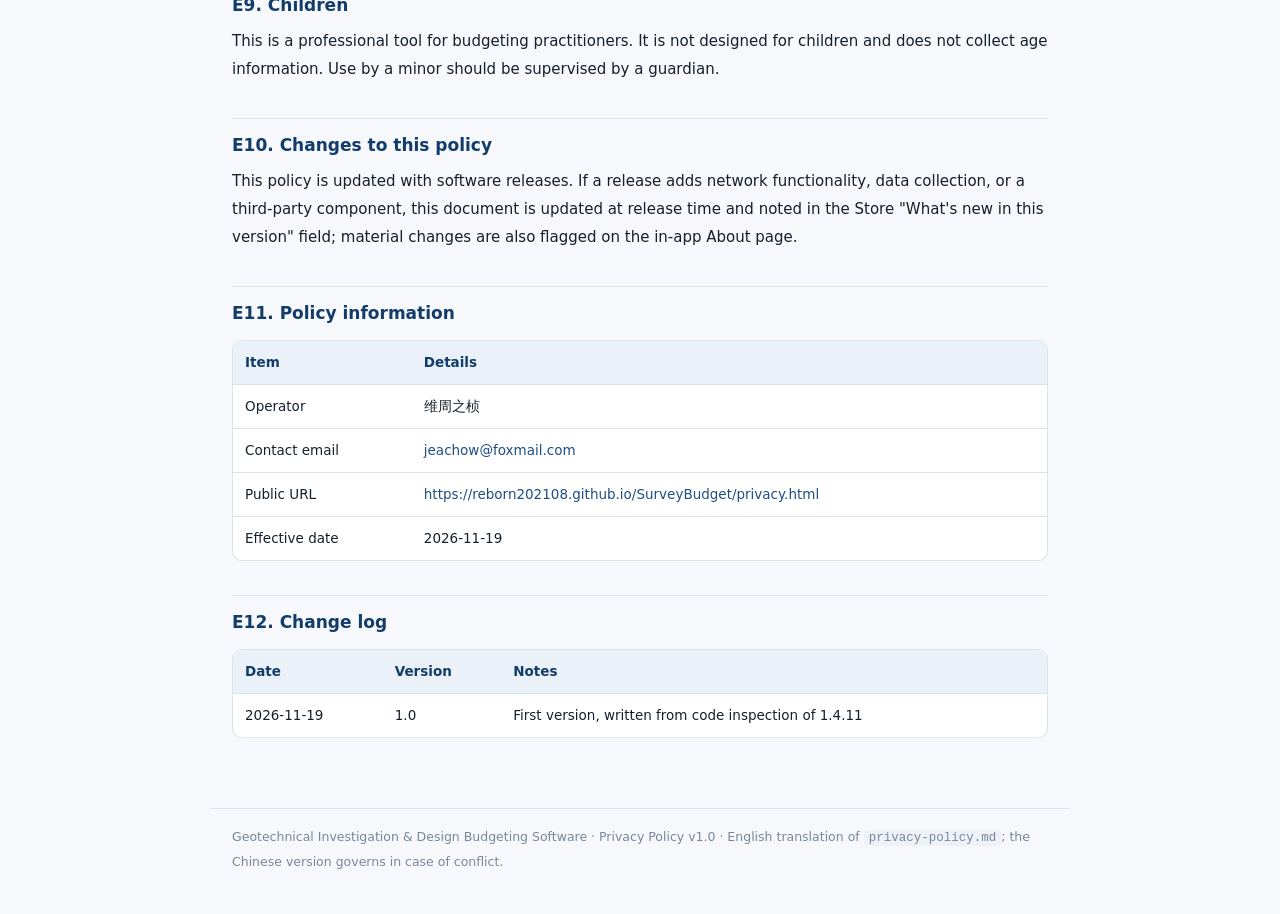
==== commit 75679544: "Reword operator line for readers and trim internal checklist notes in README Section 2 / E2 now stat" ====
--- a/privacy.en.html
+++ b/privacy.en.html
@@ -51,7 +51,7 @@
 
   <h2 id="e2">E2. Operator and contact</h2>
   <ul>
-    <li>Operator: 维周之桢 (publisher display name shown in the Microsoft Store)</li>
+    <li>Operator: 维周之桢, the publisher name displayed on our Microsoft Store listing</li>
     <li>Contact email: <a href="mailto:jeachow@foxmail.com">jeachow@foxmail.com</a></li>
     <li>Public URL of this policy: <a href="https://reborn202108.github.io/SurveyBudget/privacy.html">https://reborn202108.github.io/SurveyBudget/privacy.html</a></li>
   </ul>
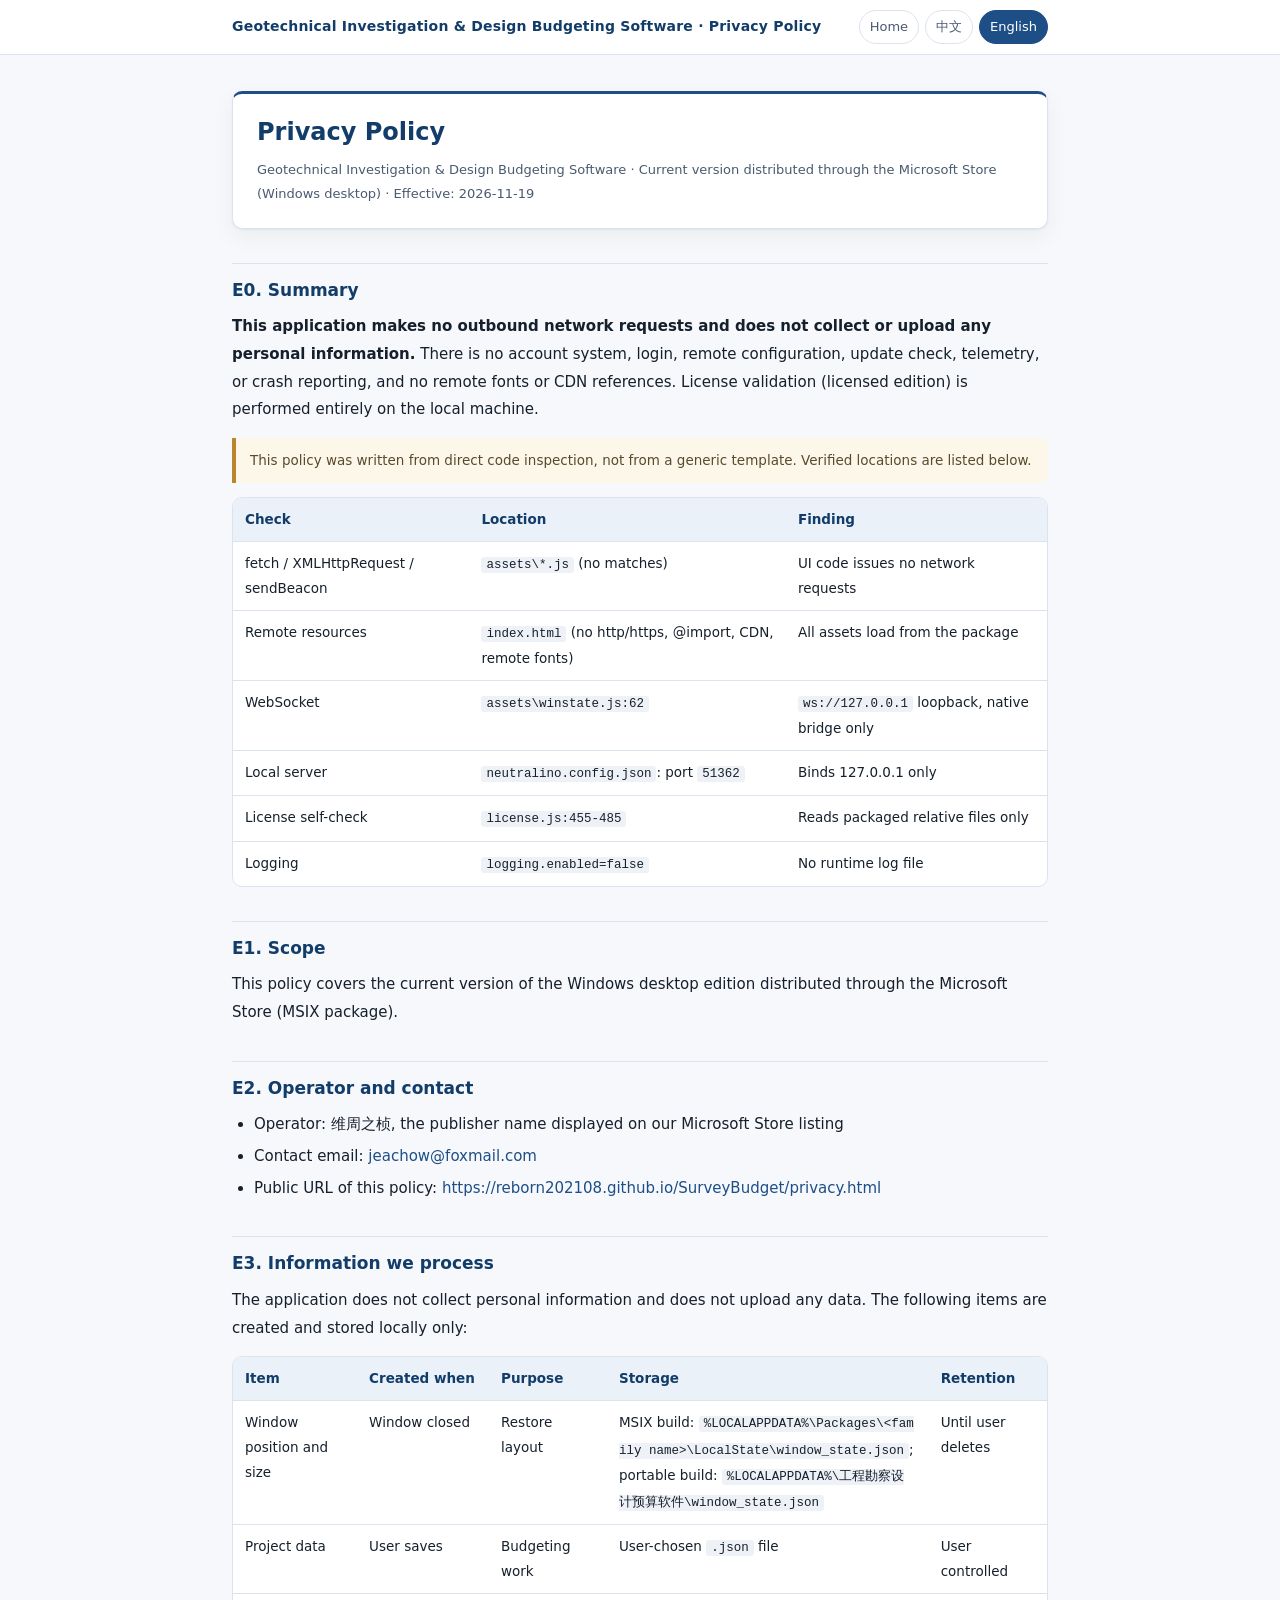
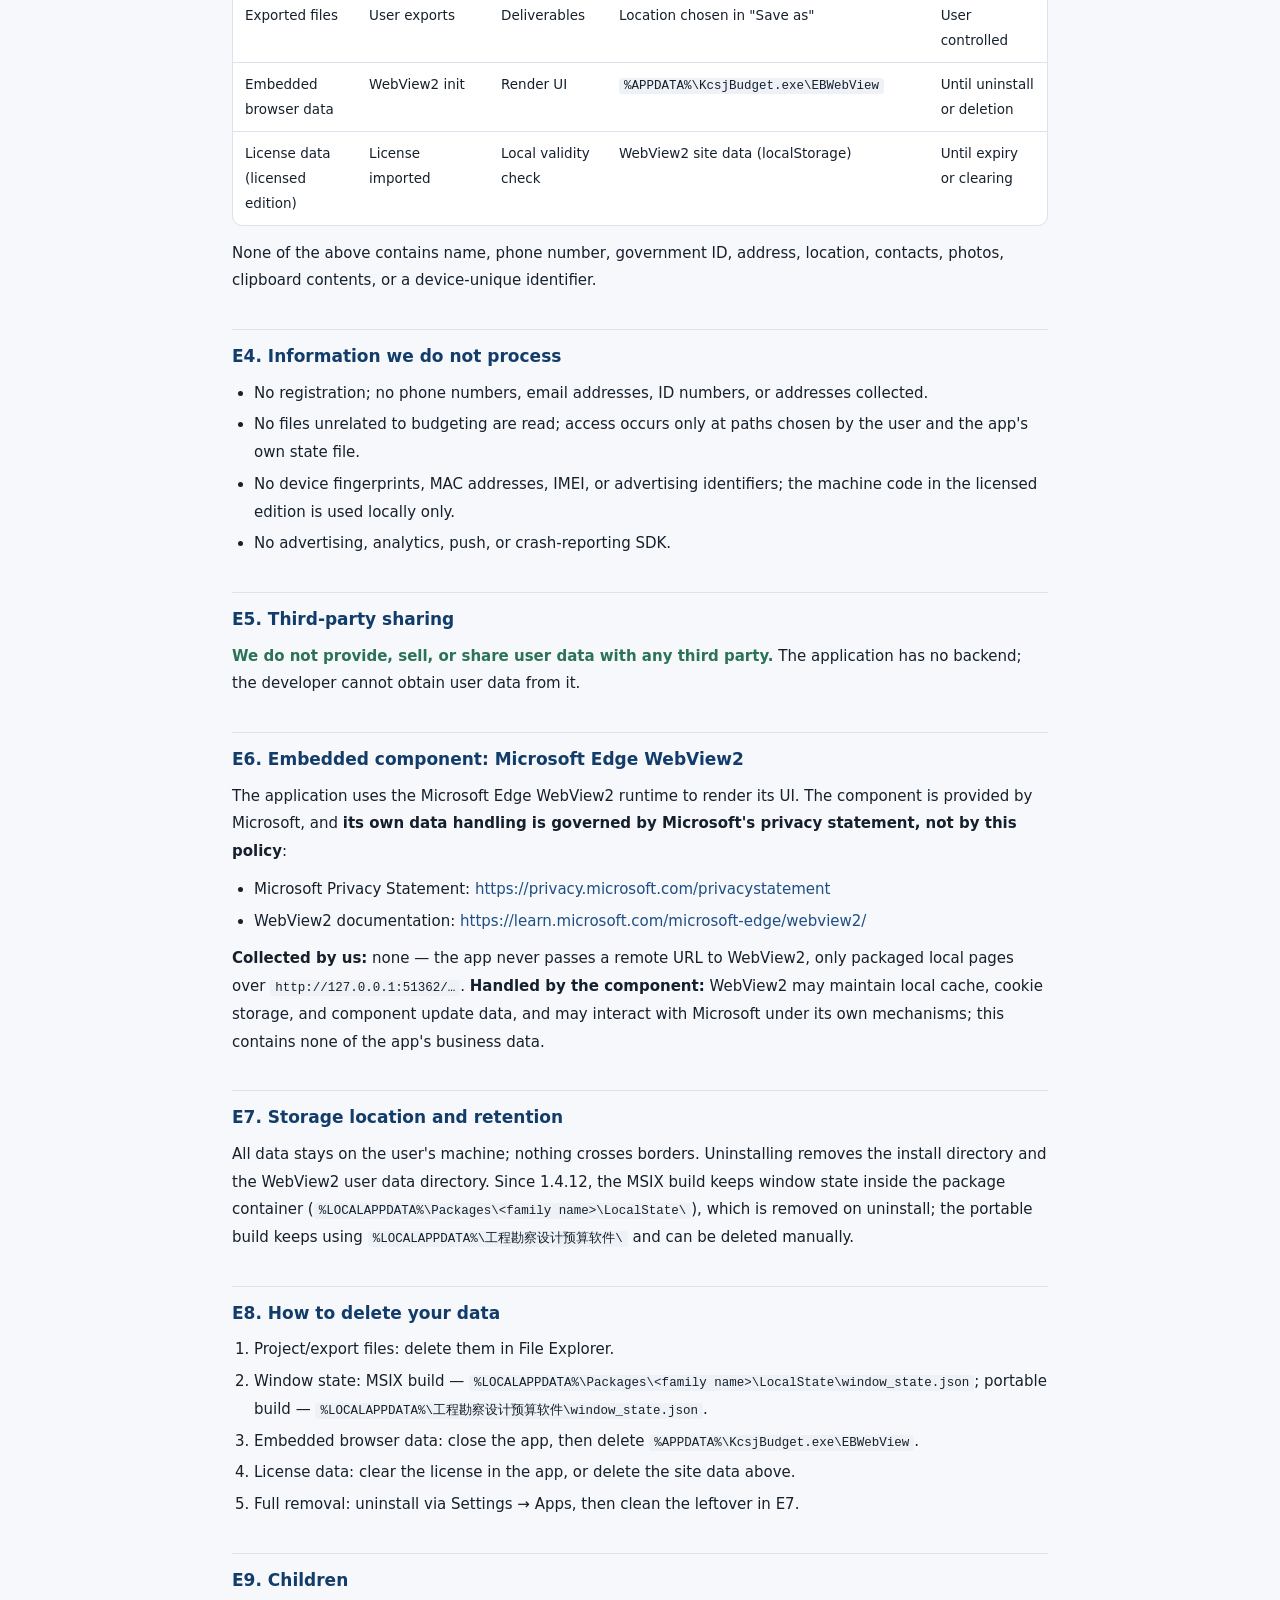
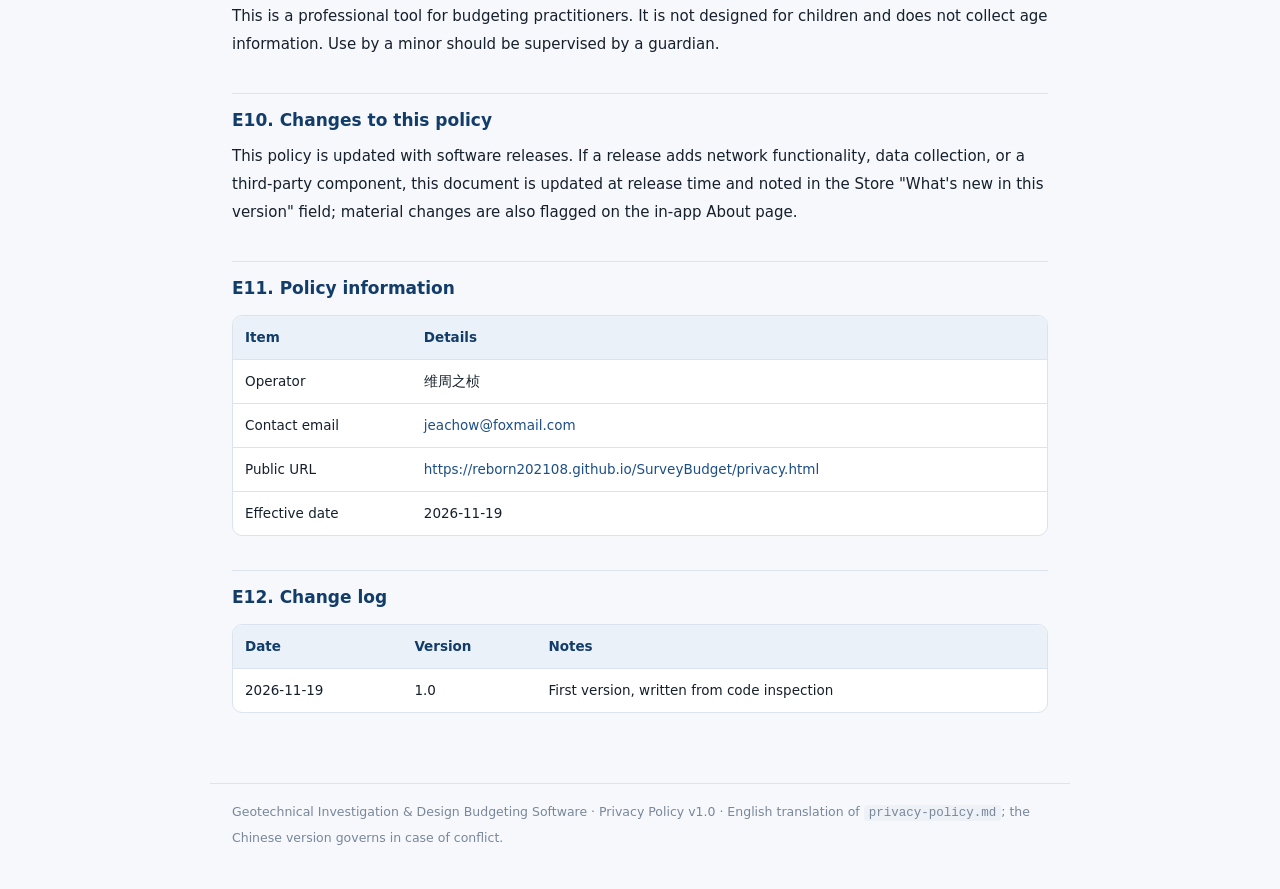
==== commit ed64c40f: "Unbind policy text from a specific app version Applicability now reads 'the current version distribu" ====
--- a/privacy.en.html
+++ b/privacy.en.html
@@ -25,12 +25,12 @@
 
   <header class="page-head">
     <h1>Privacy Policy</h1>
-    <div class="meta">Geotechnical Investigation &amp; Design Budgeting Software · Version 1.4.11 (Windows desktop / Microsoft Store) · Effective: 2026-11-19</div>
+    <div class="meta">Geotechnical Investigation &amp; Design Budgeting Software · Current version distributed through the Microsoft Store (Windows desktop) · Effective: 2026-11-19</div>
   </header>
 
   <h2 id="e0">E0. Summary</h2>
   <p><strong>This application makes no outbound network requests and does not collect or upload any personal information.</strong> There is no account system, login, remote configuration, update check, telemetry, or crash reporting, and no remote fonts or CDN references. License validation (licensed edition) is performed entirely on the local machine.</p>
-  <div class="note">This policy was written from code inspection of version 1.4.11, not from a generic template. Verified locations are listed below.</div>
+  <div class="note">This policy was written from direct code inspection, not from a generic template. Verified locations are listed below.</div>
 
   <div class="table-wrap">
     <table>
@@ -47,7 +47,7 @@
   </div>
 
   <h2 id="e1">E1. Scope</h2>
-  <p>This policy covers the Windows desktop edition of the software, including the MSIX package distributed through the Microsoft Store.</p>
+  <p>This policy covers the current version of the Windows desktop edition distributed through the Microsoft Store (MSIX package).</p>
 
   <h2 id="e2">E2. Operator and contact</h2>
   <ul>
@@ -127,7 +127,7 @@
     <table>
       <thead><tr><th>Date</th><th>Version</th><th>Notes</th></tr></thead>
       <tbody>
-        <tr><td>2026-11-19</td><td>1.0</td><td>First version, written from code inspection of 1.4.11</td></tr>
+        <tr><td>2026-11-19</td><td>1.0</td><td>First version, written from code inspection</td></tr>
       </tbody>
     </table>
   </div>
